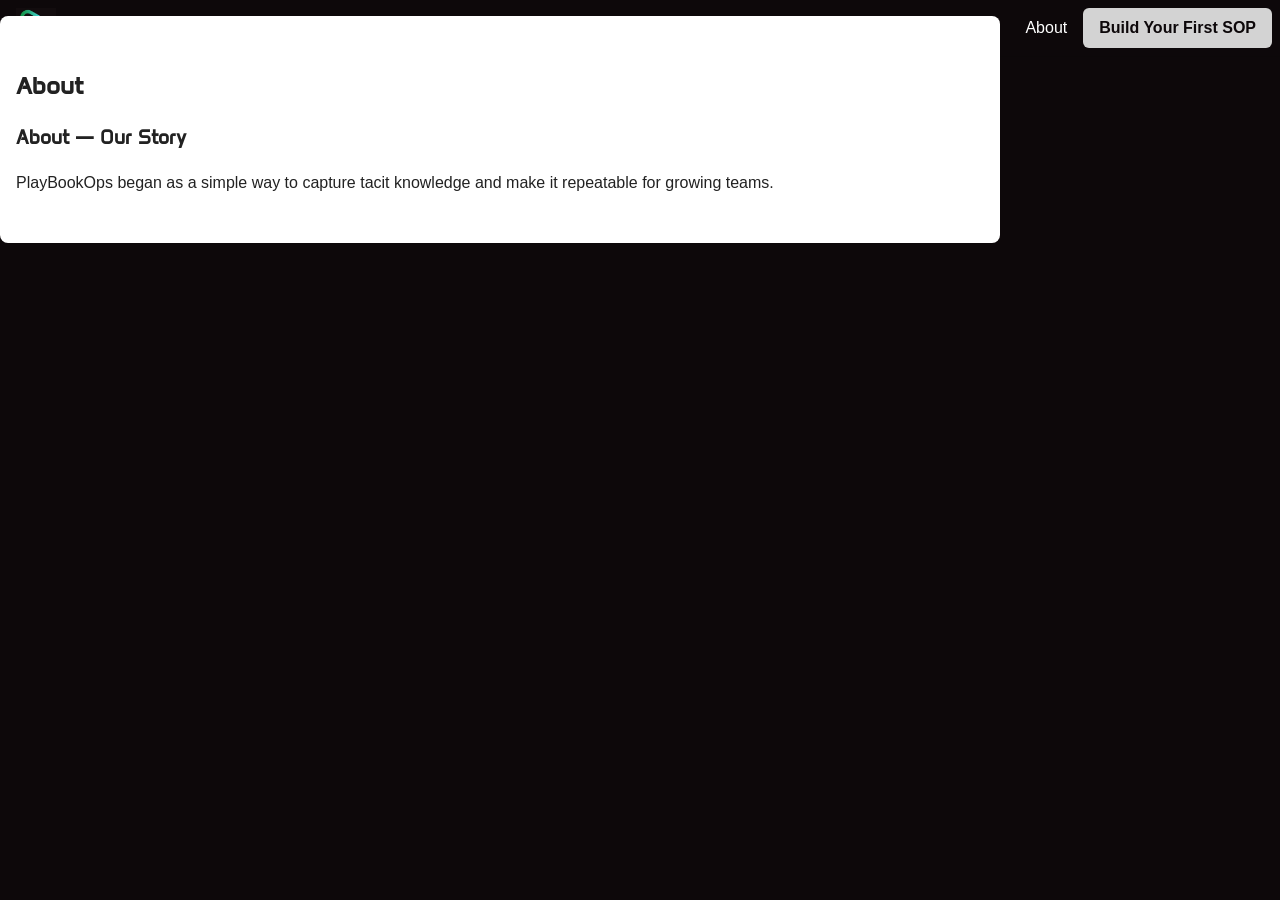
==== about.html @ 4d8a4f19 "1-9.2" ====
<!doctype html>
<html lang="en">
<head>
    <meta charset="utf-8">
    <meta name="viewport" content="width=device-width, initial-scale=1">
    <title>About - PlayBookOps</title>
    <link rel="icon" href="assets/images/PlayBookOps_Logo_Simple.jpg" type="image/webp">
    <link rel="stylesheet" href="styles/styles.css">
</head>
<body>
    <header class="site-header">
        <div class="container">
            <a class="brand" href="/">
                <picture class="site-logo-wrap">
                      <source srcset="assets/images/PlayBookOps_Logo_Simple.jpg" type="image/webp">
                      <img src="assets/images/logo.svg" alt="PlayBookOps logo" class="site-logo">
                </picture>
                <span class="brand-text">PlayBookOps</span>
            </a>
            <nav class="main-nav" id="main-nav">
                <ul class="nav-list">
                    <li><a href="how-it-works.html">How it Works</a></li>
                    <li><a href="who-its-for.html">Who It's For</a></li>
                    <li><a href="pricing.html">Pricing</a></li>
                    <li><a href="proof.html">Proof</a></li>
                    <li><a href="about.html">About</a></li>
                </ul>
                <a class="nav-cta" href="build-sop.html">Build Your First SOP</a>
                <button id="nav-toggle" aria-expanded="false" aria-controls="main-nav">
                    <span class="hamburger" aria-hidden="true"></span>
                    <span class="visually-hidden">Menu</span>
                </button>
            </nav>
        </div>
    </header>

    <main>
        <section class="container section">
            <h2>About</h2>
            <h3>About — Our Story</h3>
            <p>PlayBookOps began as a simple way to capture tacit knowledge and make it repeatable for growing teams.</p>
        </section>
    </main>

    <footer class="site-footer">
        <div class="container">
            <small>&copy; <span id="year"></span> PlayBookOps</small>
        </div>
    </footer>

    <script src="scripts/main.js"></script>
</body>
</html>
---- styles/styles.css ----
@import url('https://fonts.googleapis.com/css2?family=Anta&family=Jersey+10+Charted&display=swap');

/* Brand variables (palette supplied by user) */
:root{
	--brand-dark: #0D080A;
	--brand-accent-cyan: #50F2F2;
	--brand-primary: #39BFA7;
	--brand-mid: #24A669;
	--brand-green: #1BA64B;
	--bg: #7d8d99;
	--surface: #ffffff;
	--text: #222222;
}

/* Reset */
*,*::before,*::after{box-sizing:border-box}
html,body{margin:0;padding:0;overflow:hidden;height:100vh}
h1,h2,h3,h4,h5,h6{font-family:Anta,sans-serif}
body{line-height:1.5;font-family:Segoe UI, Roboto, Arial, sans-serif;color:#ffffff;background:var(--brand-dark)}

.container{max-width:1000px;margin:0 auto;padding:1rem}

/* Left-align container inside hero so content sits at left edge */
.hero .container{margin:0;padding-left:2.5rem}

/* Header */
.site-header{background:#0D080A;border-bottom:1px solid rgba(0,0,0,0.06);position:relative}
.site-header .container{display:flex;align-items:center;justify-content:flex-start;padding:1.75rem 1rem;padding-left:6rem}
.brand{display:flex;align-items:center;gap:0.5rem;text-decoration:none;color:#ffffff;position:absolute;left:1rem;top:50%;transform:translateY(-50%)}
.site-logo-wrap{display:inline-block;vertical-align:middle;height:40px}
.site-logo{height:100%;width:auto;display:block}
.brand-text{font-size:1.15rem;font-weight:600;color:#ffffff}

/* Nav */
.main-nav{position:absolute;right:0.5rem;top:50%;transform:translateY(-50%);display:flex;align-items:center;gap:0.5rem;z-index:20}
.nav-list{list-style:none;display:flex;gap:1rem;align-items:center;margin-left:0}
.nav-list a{text-decoration:none;color:#ffffff;padding:0.25rem 0.5rem;border-radius:4px}
#nav-toggle{display:none;color:#ffffff}
.nav-list a:hover,.nav-list a:focus{background:rgba(80,242,242,0.2);color:#ffffff}
.nav-cta{background:#d3d3d3;color:#0D080A;padding:0.5rem 1rem;border-radius:6px;font-weight:600;text-decoration:none;display:inline-flex;align-items:center}
.nav-cta:hover,.nav-cta:focus{background:#b0b0b0;color:#0D080A}

/* Hero */
.hero{padding:12rem 0 2.5rem;background:var(--brand-dark);display:flex;align-items:center;justify-content:flex-start;min-height:100vh;text-align:left}
.hero h2{font-size:3.5rem;margin-bottom:1rem;color:#ffffff}
.hero p{font-size:1.25rem;margin-bottom:1rem;color:#ffffff;opacity:0.9}

/* Buttons */
.btn{display:inline-block;background:var(--brand-primary);color:var(--surface);padding:0.5rem 1rem;border-radius:6px;text-decoration:none;transition:transform .12s ease,background .12s ease}
.btn:hover,.btn:focus{background:var(--brand-mid);transform:translateY(-1px)}

/* Sections & footer */
.section{padding:2rem 1rem;background:var(--surface);margin:1rem 0;border-radius:8px;color:var(--text)}
.site-footer{padding:1rem 0;margin-top:2rem;text-align:center;color:rgba(0,0,0,0.6)}

/* Utility */
.visually-hidden{position:absolute!important;height:1px;width:1px;overflow:hidden;clip:rect(1px,1px,1px,1px);white-space:nowrap}

/* Responsive */
/* Smooth gradient background on wheel input with horizontal section movement */
main{position:fixed;top:0;left:0;width:100%;height:100vh;overflow:hidden;z-index:1}
.scroll-container{position:relative;width:100%;height:100%;display:flex;flex-direction:row;overflow:hidden}
.scroll-section{position:relative;width:100vw;height:100vh;display:flex;align-items:center;flex-shrink:0;transition:none}
/* Sections move horizontally based on scroll position via JavaScript */

@media (max-width:900px){
	/* Collapse most nav items into a hamburger dropdown; keep CTA (last item) visible */
	.nav-list{display:flex;gap:0.5rem;align-items:center;margin:0}
	/* hide all nav items (they appear in dropdown when opened); CTA is separate */
	.nav-list{display:none}
	/* show hamburger toggle */
	#nav-toggle{display:inline-block;margin-left:0.5rem;background:none;border:none;color:#ffffff;padding:6px}
	#nav-toggle:focus{outline:2px solid rgba(255,255,255,0.12);border-radius:4px}

	/* Hamburger icon (thin lines) */
	.hamburger{display:inline-block;width:18px;height:1px;background:#ffffff;position:relative}
	.hamburger::before,.hamburger::after{content:'';position:absolute;left:0;width:18px;height:1px;background:#ffffff;transition:transform .12s ease,opacity .12s ease}
	.hamburger::before{top:-5px}
	.hamburger::after{top:5px}

	/* When expanded, animate hamburger into X */
	.main-nav.expanded .hamburger{background:transparent}
	.main-nav.expanded .hamburger::before{transform:translateY(5px) rotate(45deg)}
	.main-nav.expanded .hamburger::after{transform:translateY(-5px) rotate(-45deg)}

	/* Dropdown: show hidden items stacked under the nav */
	.main-nav.expanded .nav-list{display:flex;position:absolute;right:0;top:calc(100% + 8px);flex-direction:column;background:var(--brand-dark);color:#ffffff;border:1px solid rgba(255,255,255,0.08);box-shadow:0 6px 18px rgba(0,0,0,0.5);padding:0.25rem;border-radius:4px;z-index:100}
	.main-nav.expanded .nav-list li{display:block;opacity:0;transform:translateY(-8px);animation:navSlide .22s ease forwards}
	/* stagger animations for visible order (first visible is first child) */
	.main-nav.expanded .nav-list li:nth-child(1){animation-delay:0.02s}
	.main-nav.expanded .nav-list li:nth-child(2){animation-delay:0.06s}
	.main-nav.expanded .nav-list li:nth-child(3){animation-delay:0.10s}
	.main-nav.expanded .nav-list li:nth-child(4){animation-delay:0.14s}
	.main-nav.expanded .nav-list li:nth-child(5){animation-delay:0.18s}
	.main-nav.expanded .nav-list a{color:#ffffff}
	.nav-list li a{white-space:nowrap}

	@keyframes navSlide{
		from{opacity:0;transform:translateY(-8px)}
		to{opacity:1;transform:translateY(0)}
	}
}

/* End of styles */
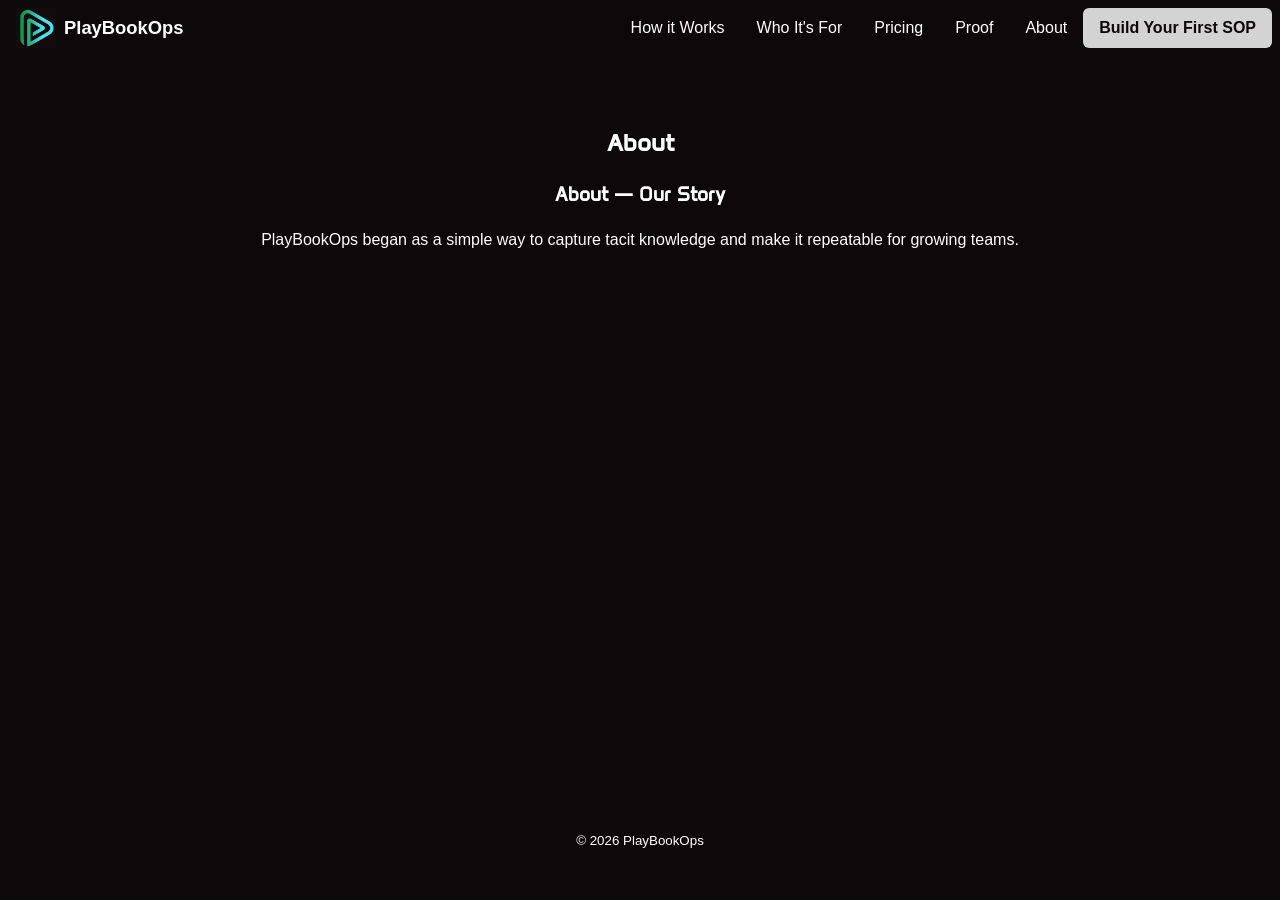
==== commit c0263d92: "2-24.1 sub page content" ====
--- a/about.html
+++ b/about.html
@@ -6,33 +6,10 @@
     <title>About - PlayBookOps</title>
     <link rel="icon" href="assets/images/PlayBookOps_Logo_Simple.jpg" type="image/webp">
     <link rel="stylesheet" href="styles/styles.css">
+    <script src="scripts/include.js"></script>
 </head>
 <body>
-    <header class="site-header">
-        <div class="container">
-            <a class="brand" href="/">
-                <picture class="site-logo-wrap">
-                      <source srcset="assets/images/PlayBookOps_Logo_Simple.jpg" type="image/webp">
-                      <img src="assets/images/logo.svg" alt="PlayBookOps logo" class="site-logo">
-                </picture>
-                <span class="brand-text">PlayBookOps</span>
-            </a>
-            <nav class="main-nav" id="main-nav">
-                <ul class="nav-list">
-                    <li><a href="how-it-works.html">How it Works</a></li>
-                    <li><a href="who-its-for.html">Who It's For</a></li>
-                    <li><a href="pricing.html">Pricing</a></li>
-                    <li><a href="proof.html">Proof</a></li>
-                    <li><a href="about.html">About</a></li>
-                </ul>
-                <a class="nav-cta" href="build-sop.html">Build Your First SOP</a>
-                <button id="nav-toggle" aria-expanded="false" aria-controls="main-nav">
-                    <span class="hamburger" aria-hidden="true"></span>
-                    <span class="visually-hidden">Menu</span>
-                </button>
-            </nav>
-        </div>
-    </header>
+    <div id="header-container"></div>
 
     <main>
         <section class="container section">
@@ -42,11 +19,7 @@
         </section>
     </main>
 
-    <footer class="site-footer">
-        <div class="container">
-            <small>&copy; <span id="year"></span> PlayBookOps</small>
-        </div>
-    </footer>
+    <div id="footer-container"></div>
 
     <script src="scripts/main.js"></script>
 </body>
--- a/styles/styles.css
+++ b/styles/styles.css
@@ -14,9 +14,10 @@
 
 /* Reset */
 *,*::before,*::after{box-sizing:border-box}
-html,body{margin:0;padding:0;overflow:hidden;height:100vh}
+html,body{margin:0;padding:0}
 h1,h2,h3,h4,h5,h6{font-family:Anta,sans-serif}
-body{line-height:1.5;font-family:Segoe UI, Roboto, Arial, sans-serif;color:#ffffff;background:var(--brand-dark)}
+body{line-height:1.5;font-family:Segoe UI, Roboto, Arial, sans-serif;color:#ffffff;background:var(--brand-dark);display:flex;flex-direction:column;min-height:100vh}
+main:not(.scroll-container){flex:1}
 
 .container{max-width:1000px;margin:0 auto;padding:1rem}
 
@@ -24,7 +25,7 @@
 .hero .container{margin:0;padding-left:2.5rem}
 
 /* Header */
-.site-header{background:#0D080A;border-bottom:1px solid rgba(0,0,0,0.06);position:relative}
+.site-header{background:#0D080A;border-bottom:1px solid rgba(0,0,0,0.06);position:relative;z-index:100}
 .site-header .container{display:flex;align-items:center;justify-content:flex-start;padding:1.75rem 1rem;padding-left:6rem}
 .brand{display:flex;align-items:center;gap:0.5rem;text-decoration:none;color:#ffffff;position:absolute;left:1rem;top:50%;transform:translateY(-50%)}
 .site-logo-wrap{display:inline-block;vertical-align:middle;height:40px}
@@ -50,18 +51,46 @@
 .btn:hover,.btn:focus{background:var(--brand-mid);transform:translateY(-1px)}
 
 /* Sections & footer */
-.section{padding:2rem 1rem;background:var(--surface);margin:1rem 0;border-radius:8px;color:var(--text)}
-.site-footer{padding:1rem 0;margin-top:2rem;text-align:center;color:rgba(0,0,0,0.6)}
+.section{padding:2rem 1rem;background:transparent;margin:1rem auto;border-radius:8px;color:#ffffff;text-align:center;max-width:1000px;width:100%}
+
+/* Content section */
+.content-section{background:var(--brand-dark);color:#ffffff;padding:2rem}
+.content-section h2{font-size:2.5rem;margin-bottom:2rem;text-align:center}
+
+/* Site footer */
+.site-footer{background:#0D080A;border-top:1px solid rgba(0,0,0,0.06);padding:2rem 1rem;text-align:center;margin-top:auto}
+
+/* Features grid */
+.features-grid{display:grid;grid-template-columns:repeat(auto-fit, minmax(200px, 1fr));gap:1.5rem;padding:0 2rem}
+
+/* Feature cards with entrance animation */
+.feature-card{background:rgba(255,255,255,0.08);padding:1.5rem;border-radius:8px;border:1px solid rgba(255,255,255,0.12);backdrop-filter:blur(8px);opacity:0;transform:translateX(100px);animation:none;transition:all .3s ease}
+.feature-card h3{font-size:1.25rem;margin-bottom:0.5rem;color:var(--brand-accent-cyan)}
+.feature-card p{font-size:0.95rem;line-height:1.6;color:rgba(255,255,255,0.8)}
+
+/* Entry animation - slides in from right as section enters */
+.content-section.in-view .feature-card{animation:slideInFromRight .6s ease-out forwards}
+.content-section.in-view .feature-card:nth-child(1){animation-delay:0.05s}
+.content-section.in-view .feature-card:nth-child(2){animation-delay:0.12s}
+.content-section.in-view .feature-card:nth-child(3){animation-delay:0.19s}
+.content-section.in-view .feature-card:nth-child(4){animation-delay:0.26s}
+
+@keyframes slideInFromRight{
+	from{opacity:0;transform:translateX(100px)}
+	to{opacity:1;transform:translateX(0)}
+}
 
 /* Utility */
 .visually-hidden{position:absolute!important;height:1px;width:1px;overflow:hidden;clip:rect(1px,1px,1px,1px);white-space:nowrap}
 
 /* Responsive */
 /* Smooth gradient background on wheel input with horizontal section movement */
-main{position:fixed;top:0;left:0;width:100%;height:100vh;overflow:hidden;z-index:1}
-.scroll-container{position:relative;width:100%;height:100%;display:flex;flex-direction:row;overflow:hidden}
-.scroll-section{position:relative;width:100vw;height:100vh;display:flex;align-items:center;flex-shrink:0;transition:none}
+main.scroll-container{position:fixed;top:0;left:0;width:100%;height:100vh;overflow:hidden;z-index:1}
+.scroll-container{position:relative;width:200%;height:100%;display:flex;flex-direction:row;overflow:hidden}
+.scroll-section{position:relative;width:100vw;height:100vh;display:flex;align-items:center;flex-shrink:0;transition:none;z-index:0}
 /* Sections move horizontally based on scroll position via JavaScript */
+
+
 
 @media (max-width:900px){
 	/* Collapse most nav items into a hamburger dropdown; keep CTA (last item) visible */
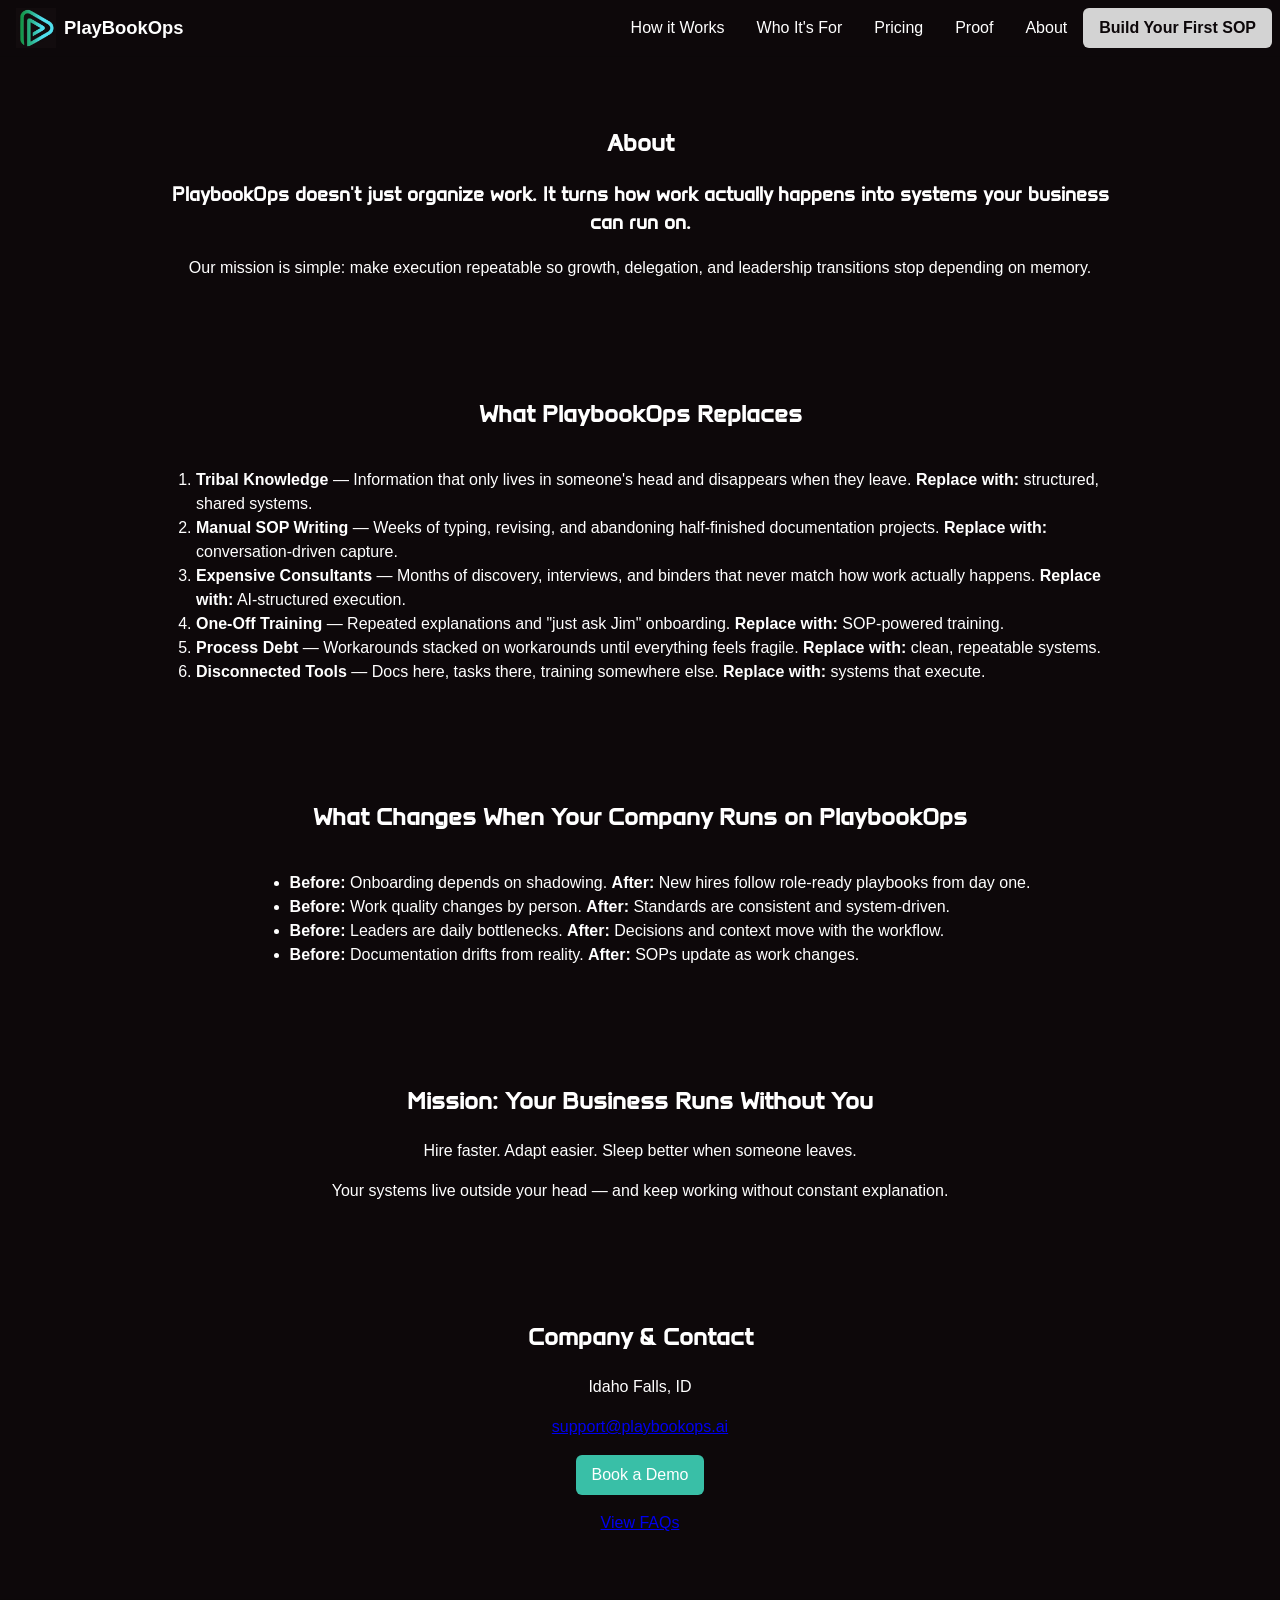
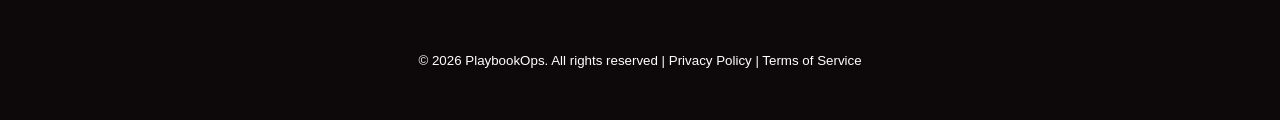
==== commit c5c4becf: "3-2.1" ====
--- a/about.html
+++ b/about.html
@@ -14,8 +14,44 @@
     <main>
         <section class="container section">
             <h2>About</h2>
-            <h3>About — Our Story</h3>
-            <p>PlayBookOps began as a simple way to capture tacit knowledge and make it repeatable for growing teams.</p>
+            <h3>PlaybookOps doesn't just organize work. It turns how work actually happens into systems your business can run on.</h3>
+            <p>Our mission is simple: make execution repeatable so growth, delegation, and leadership transitions stop depending on memory.</p>
+        </section>
+
+        <section class="container section">
+            <h2>What PlaybookOps Replaces</h2>
+            <ol style="text-align:left; display:inline-block; margin:1rem auto;">
+                <li><strong>Tribal Knowledge</strong> — Information that only lives in someone's head and disappears when they leave. <strong>Replace with:</strong> structured, shared systems.</li>
+                <li><strong>Manual SOP Writing</strong> — Weeks of typing, revising, and abandoning half-finished documentation projects. <strong>Replace with:</strong> conversation-driven capture.</li>
+                <li><strong>Expensive Consultants</strong> — Months of discovery, interviews, and binders that never match how work actually happens. <strong>Replace with:</strong> AI-structured execution.</li>
+                <li><strong>One-Off Training</strong> — Repeated explanations and "just ask Jim" onboarding. <strong>Replace with:</strong> SOP-powered training.</li>
+                <li><strong>Process Debt</strong> — Workarounds stacked on workarounds until everything feels fragile. <strong>Replace with:</strong> clean, repeatable systems.</li>
+                <li><strong>Disconnected Tools</strong> — Docs here, tasks there, training somewhere else. <strong>Replace with:</strong> systems that execute.</li>
+            </ol>
+        </section>
+
+        <section class="container section">
+            <h2>What Changes When Your Company Runs on PlaybookOps</h2>
+            <ul style="text-align:left; display:inline-block; margin:1rem auto;">
+                <li><strong>Before:</strong> Onboarding depends on shadowing. <strong>After:</strong> New hires follow role-ready playbooks from day one.</li>
+                <li><strong>Before:</strong> Work quality changes by person. <strong>After:</strong> Standards are consistent and system-driven.</li>
+                <li><strong>Before:</strong> Leaders are daily bottlenecks. <strong>After:</strong> Decisions and context move with the workflow.</li>
+                <li><strong>Before:</strong> Documentation drifts from reality. <strong>After:</strong> SOPs update as work changes.</li>
+            </ul>
+        </section>
+
+        <section class="container section">
+            <h2>Mission: Your Business Runs Without You</h2>
+            <p>Hire faster. Adapt easier. Sleep better when someone leaves.</p>
+            <p>Your systems live outside your head — and keep working without constant explanation.</p>
+        </section>
+
+        <section class="container section">
+            <h2>Company & Contact</h2>
+            <p>Idaho Falls, ID</p>
+            <p><a href="mailto:support@playbookops.ai">support@playbookops.ai</a></p>
+            <p><a class="btn" href="index.html">Book a Demo</a></p>
+            <p><a href="faq.html">View FAQs</a></p>
         </section>
     </main>
 
--- a/styles/styles.css
+++ b/styles/styles.css
@@ -7,9 +7,10 @@
 	--brand-primary: #39BFA7;
 	--brand-mid: #24A669;
 	--brand-green: #1BA64B;
-	--bg: #7d8d99;
+	--bg: #f7f7f7;
 	--surface: #ffffff;
 	--text: #222222;
+
 }
 
 /* Reset */
@@ -59,6 +60,20 @@
 
 /* Site footer */
 .site-footer{background:#0D080A;border-top:1px solid rgba(0,0,0,0.06);padding:2rem 1rem;text-align:center;margin-top:auto}
+.site-footer a{color:#ffffff;text-decoration:none}
+.site-footer a:hover,.site-footer a:focus{text-decoration:underline}
+.footer-legal-links{white-space:nowrap}
+
+/* Legal pages */
+.legal-document{color:#ffffff;text-align:left;max-width:900px}
+.legal-document h2{margin-bottom:0.5rem}
+.legal-document .legal-updated{opacity:0.9;font-style:italic}
+.legal-document h3{margin-top:1.5rem;margin-bottom:0.5rem}
+.legal-document h4{margin-top:1rem;margin-bottom:0.35rem}
+.legal-document p{margin:0.5rem 0}
+.legal-document .legal-list{margin:0.5rem 0 0.5rem 1.2rem;padding-left:0}
+.legal-document a{color:inherit}
+.legal-document a:hover,.legal-document a:focus{color:inherit}
 
 /* Features grid */
 .features-grid{display:grid;grid-template-columns:repeat(auto-fit, minmax(200px, 1fr));gap:1.5rem;padding:0 2rem}
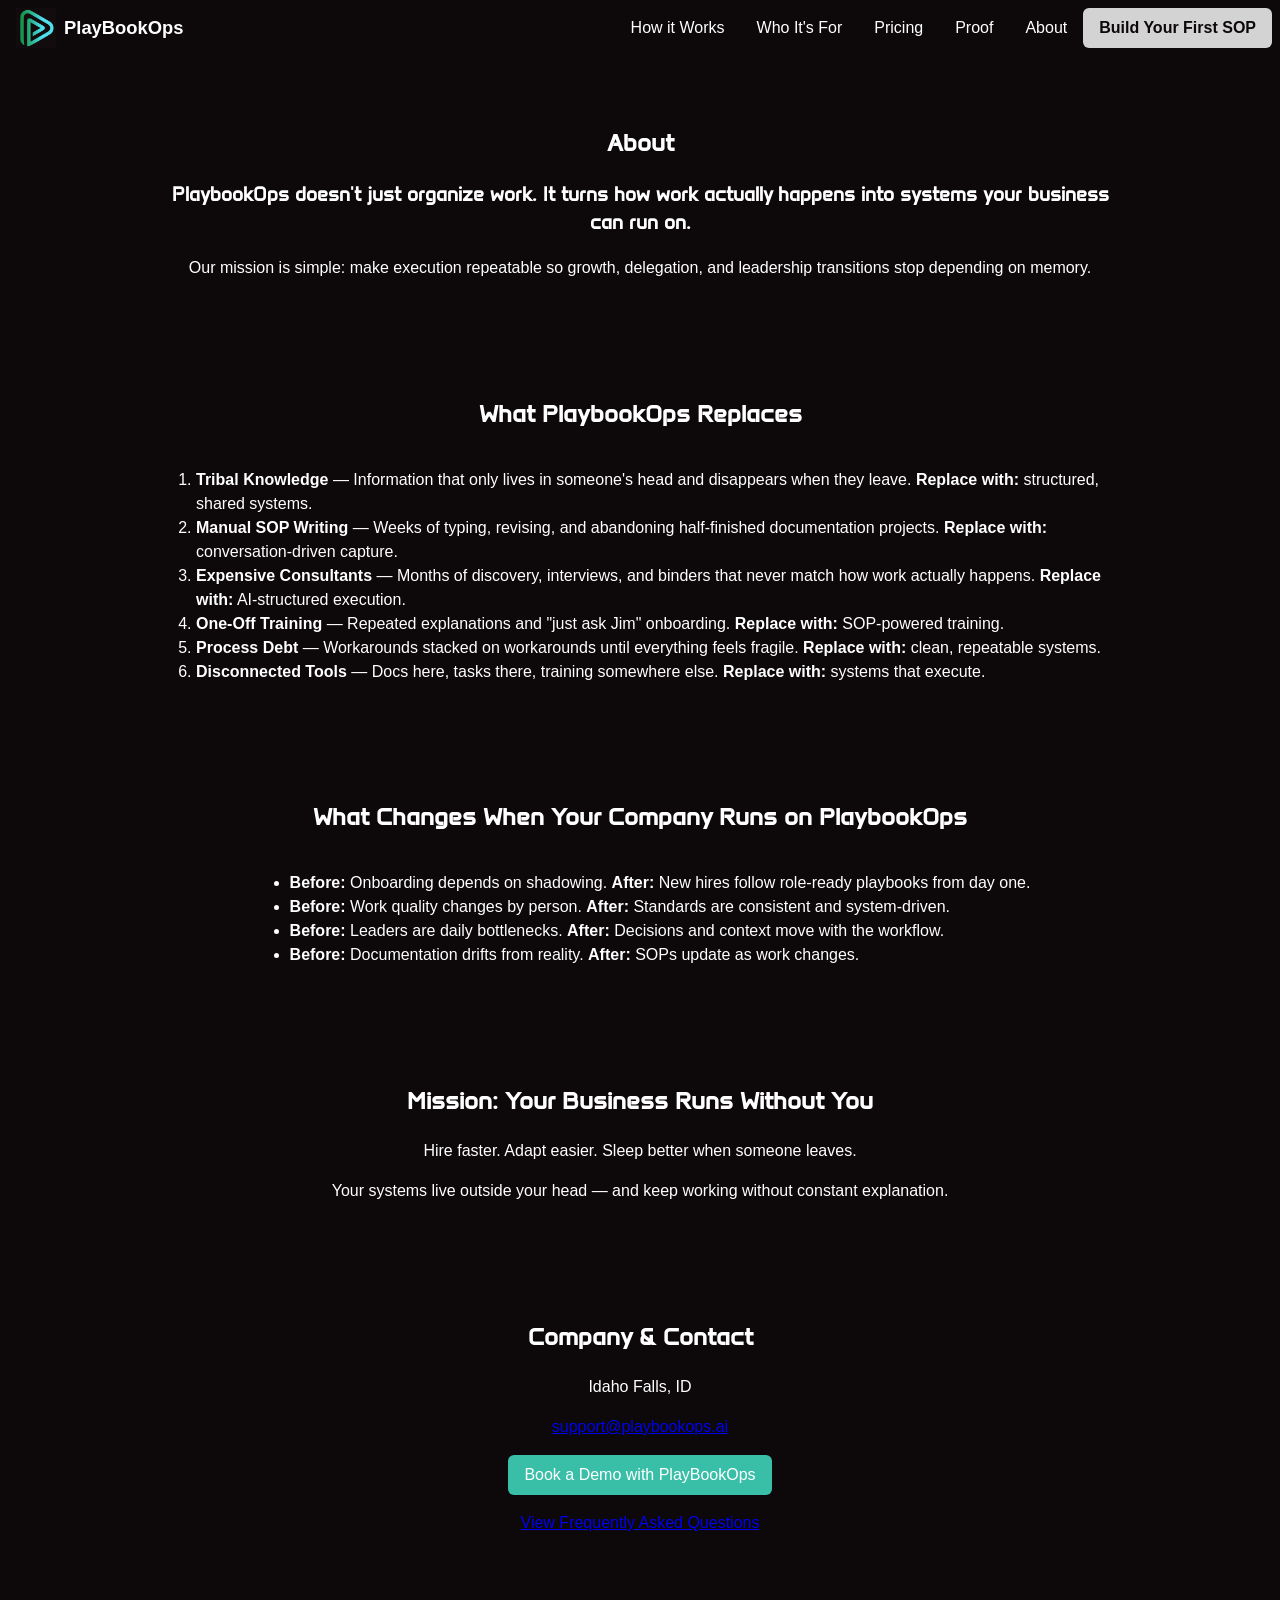
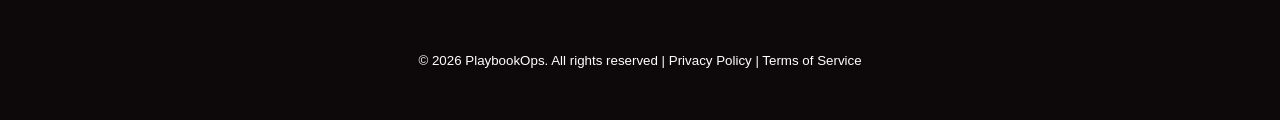
==== commit 7b7ecb71: "3-2.2" ====
--- a/about.html
+++ b/about.html
@@ -3,6 +3,7 @@
 <head>
     <meta charset="utf-8">
     <meta name="viewport" content="width=device-width, initial-scale=1">
+    <meta name="description" content="PlayBookOps turns how work actually happens into systems your business can run on. Make execution repeatable so growth and leadership transitions don't depend on memory.">
     <title>About - PlayBookOps</title>
     <link rel="icon" href="assets/images/PlayBookOps_Logo_Simple.jpg" type="image/webp">
     <link rel="stylesheet" href="styles/styles.css">
@@ -50,8 +51,8 @@
             <h2>Company & Contact</h2>
             <p>Idaho Falls, ID</p>
             <p><a href="mailto:support@playbookops.ai">support@playbookops.ai</a></p>
-            <p><a class="btn" href="index.html">Book a Demo</a></p>
-            <p><a href="faq.html">View FAQs</a></p>
+            <p><a class="btn" href="index.html">Book a Demo with PlayBookOps</a></p>
+            <p><a href="faq.html">View Frequently Asked Questions</a></p>
         </section>
     </main>
 
